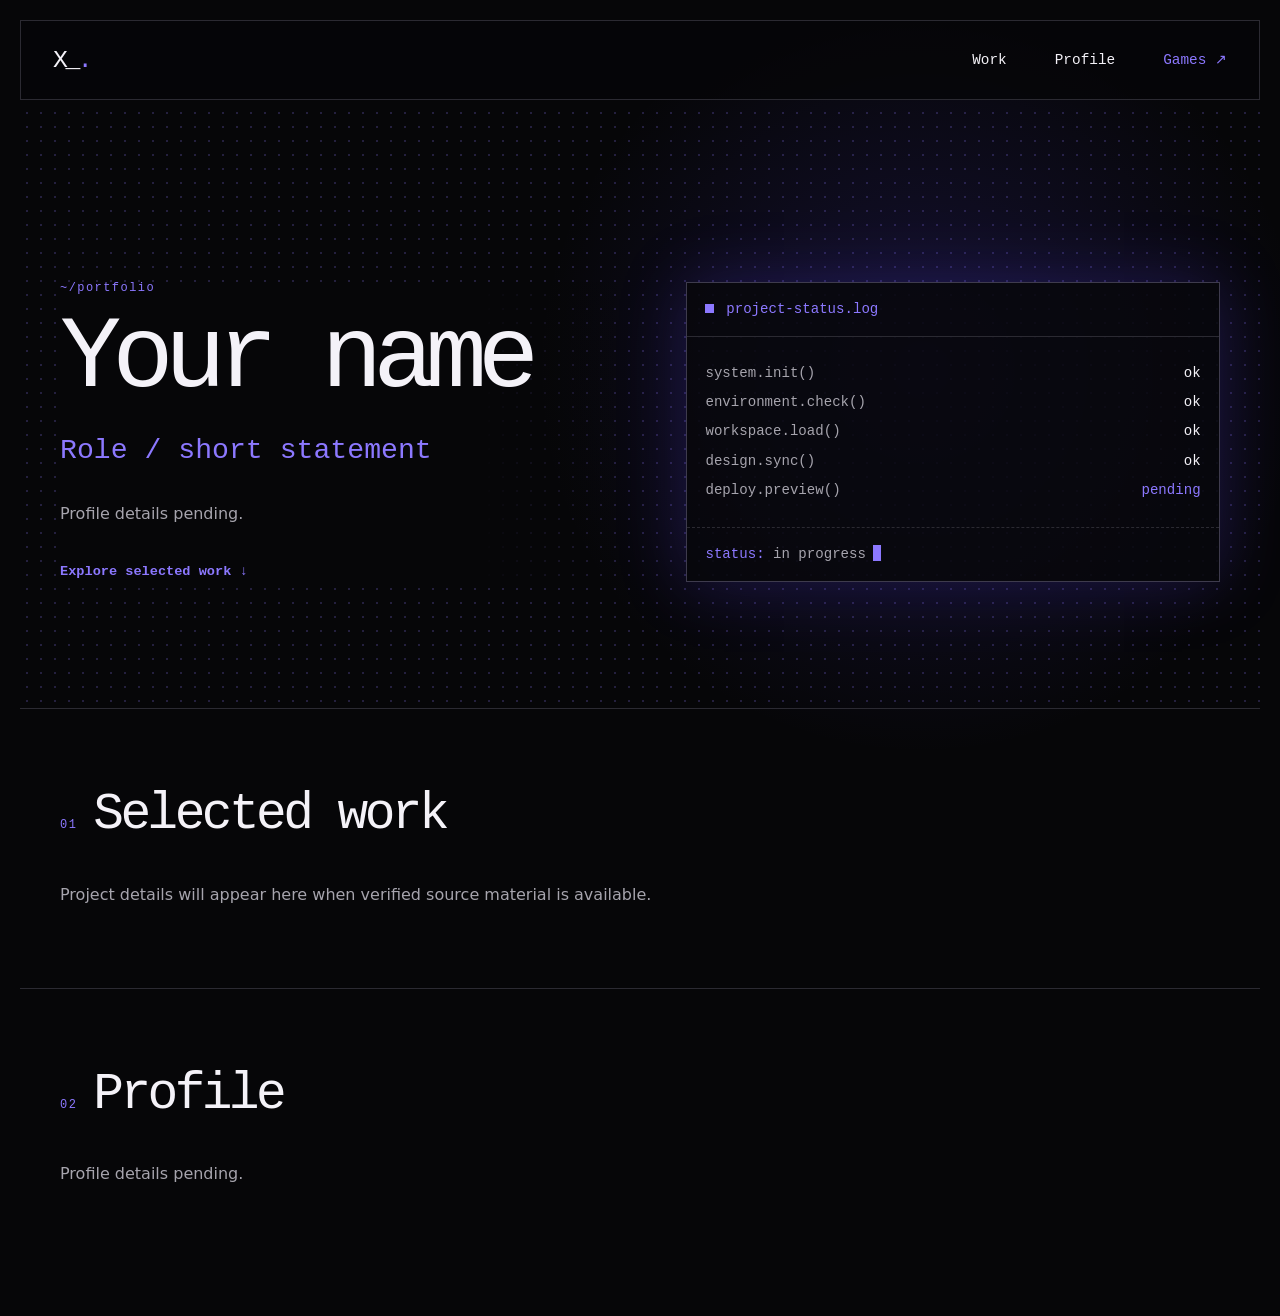
==== index.html @ 2e1d9198 "Deploy portfolio site" ====
<!doctype html>
<html lang="en">
  <head>
    <meta charset="utf-8">
    <meta name="viewport" content="width=device-width, initial-scale=1">
    <meta name="description" content="A personal professional website in progress.">
    <title>Portfolio — In progress</title>
    <link rel="stylesheet" href="styles.css">
    <script src="script.js" defer></script>
  </head>
  <body>
    <header class="site-header">
      <a class="brand" href="index.html" aria-label="Homepage">X_<span aria-hidden="true">.</span></a>
      <button class="menu-toggle" type="button" aria-expanded="false" aria-controls="site-navigation">
        <span class="sr-only">Open navigation</span><span aria-hidden="true">Menu</span>
      </button>
      <nav id="site-navigation" class="site-nav" aria-label="Primary navigation">
        <a href="#work">Work</a>
        <a href="#profile">Profile</a>
        <a class="games-link" href="games.html">Games <span aria-hidden="true">↗</span></a>
      </nav>
    </header>

    <main>
      <section class="hero" aria-labelledby="hero-title">
        <div class="hero-copy">
          <p class="terminal-prompt" aria-hidden="true">~/portfolio</p>
          <h1 id="hero-title">Your name</h1>
          <p class="role">Role / short statement</p>
          <p class="intro">Profile details pending.</p>
          <a class="text-action" href="#work">Explore selected work <span aria-hidden="true">↓</span></a>
        </div>
        <section class="status-panel" aria-label="Project status">
          <div class="panel-title"><span class="status-light" aria-hidden="true"></span>project-status.log</div>
          <ul>
            <li><span>system.init()</span><b>ok</b></li>
            <li><span>environment.check()</span><b>ok</b></li>
            <li><span>workspace.load()</span><b>ok</b></li>
            <li><span>design.sync()</span><b>ok</b></li>
            <li><span>deploy.preview()</span><b class="pending">pending</b></li>
          </ul>
          <p class="panel-footer"><span>status:</span> in progress<span class="cursor" aria-hidden="true"></span></p>
        </section>
      </section>

      <section id="work" class="section work-section" aria-labelledby="work-title">
        <div class="section-heading"><p class="terminal-prompt" aria-hidden="true">01</p><h2 id="work-title">Selected work</h2></div>
        <p class="empty-state">Project details will appear here when verified source material is available.</p>
      </section>

      <section id="profile" class="section profile-section" aria-labelledby="profile-title">
        <div class="section-heading"><p class="terminal-prompt" aria-hidden="true">02</p><h2 id="profile-title">Profile</h2></div>
        <p class="empty-state">Profile details pending.</p>
      </section>
    </main>
  </body>
</html>
---- styles.css ----
:root { --bg:#060608; --surface:#0a0a0e; --text:#f4f2f8; --muted:#a6a4ad; --line:#2b2a32; --accent:#8c78ff; --mono:"SFMono-Regular",Consolas,"Liberation Mono",monospace; --sans:Inter,ui-sans-serif,system-ui,sans-serif; }
* { box-sizing:border-box; }
html { scroll-behavior:smooth; background:var(--bg); }
body { margin:0; color:var(--text); background:radial-gradient(circle at 72% 27%,rgba(93,70,255,.17),transparent 24rem),var(--bg); font-family:var(--sans); }
a { color:inherit; }
.site-header { width:min(100% - 2.5rem,1440px); margin:1.25rem auto 0; min-height:5rem; padding:0 2rem; display:flex; align-items:center; border:1px solid var(--line); background:rgba(6,6,8,.8); }
.brand { font:1.55rem/1 var(--mono); text-decoration:none; letter-spacing:-.1em; }.brand span,.games-link,.role,.terminal-prompt,.text-action,.panel-footer span { color:var(--accent); }
.site-nav { margin-left:auto; display:flex; align-items:center; gap:3rem; font:500 .9rem/1 var(--mono); }.site-nav a { text-decoration:none; }.site-nav a:hover,.site-nav a:focus-visible { color:var(--accent); }
.menu-toggle { display:none; margin-left:auto; border:0; color:var(--text); background:transparent; font:500 .85rem var(--mono); cursor:pointer; }
.hero,.section,.game-placeholder { width:min(100% - 2.5rem,1260px); margin-inline:auto; }.hero { min-height:38rem; padding:9rem 2.5rem 5.5rem; display:grid; grid-template-columns:minmax(0,1fr) minmax(23rem,.95fr); gap:4rem; align-items:center; background-image:radial-gradient(rgba(140,120,255,.22) 1px,transparent 1px); background-size:14px 14px; background-position:bottom left; }
.hero-copy { background:linear-gradient(90deg,var(--bg) 75%,transparent); }.terminal-prompt { margin:0 0 1.1rem; font:.75rem/1 var(--mono); letter-spacing:.12em; }.hero h1,.game-placeholder h1 { margin:0; font:500 clamp(3.6rem,8vw,7.5rem)/.93 var(--mono); letter-spacing:-.09em; }.role { margin:1.65rem 0 0; font:500 clamp(1.2rem,2.2vw,1.8rem)/1.25 var(--mono); }.intro,.empty-state,.game-placeholder > p:not(.terminal-prompt) { color:var(--muted); line-height:1.7; }.intro { margin:2rem 0; }.text-action { font:600 .85rem/1.5 var(--mono); text-decoration:none; }.text-action:hover,.text-action:focus-visible { color:var(--text); }
.status-panel { border:1px solid #3e3b4d; background:rgba(8,8,12,.86); box-shadow:0 0 4rem rgba(94,69,255,.22); font:400 .88rem/1.5 var(--mono); }.panel-title { padding:1rem 1.15rem; border-bottom:1px solid var(--line); color:var(--accent); }.status-light { display:inline-block; width:.55rem; height:.55rem; margin-right:.75rem; background:var(--accent); }.status-panel ul { padding:1.4rem 1.15rem; margin:0; list-style:none; }.status-panel li { display:flex; justify-content:space-between; gap:1rem; padding:.25rem 0; color:var(--muted); }.status-panel b { color:var(--text); font-weight:400; }.status-panel .pending { color:var(--accent); }.panel-footer { margin:0; padding:1rem 1.15rem; border-top:1px dashed var(--line); color:var(--muted); }.cursor { display:inline-block; width:.5rem; height:1rem; margin-left:.45rem; vertical-align:-.16rem; background:var(--accent); }
.section { padding:5rem 2.5rem; border-top:1px solid var(--line); }.section-heading { display:flex; align-items:baseline; gap:1rem; }.section h2 { margin:0; font:500 clamp(2rem,4vw,3.6rem)/1 var(--mono); letter-spacing:-.07em; }.empty-state { max-width:40rem; margin:2rem 0 0; }.profile-section { padding-bottom:8rem; }.game-placeholder { min-height:calc(100vh - 6.5rem); padding:clamp(6rem,18vh,13rem) 2.5rem; }.game-placeholder > p:not(.terminal-prompt) { max-width:34rem; margin:1.8rem 0 2rem; }
.sr-only { position:absolute; width:1px; height:1px; padding:0; margin:-1px; overflow:hidden; clip:rect(0,0,0,0); white-space:nowrap; border:0; }
@media (max-width:720px) { .site-header { width:calc(100% - 2rem); min-height:4.25rem; padding:0 1rem; }.menu-toggle { display:block; }.site-nav { position:absolute; top:5.75rem; left:1rem; right:1rem; z-index:2; display:none; margin:0; padding:1rem; gap:1.25rem; border:1px solid var(--line); background:#0b0b0f; flex-direction:column; align-items:stretch; }.site-nav.is-open { display:flex; }.hero { width:calc(100% - 2rem); min-height:auto; padding:6rem 1.25rem 4rem; grid-template-columns:1fr; gap:3.5rem; }.hero-copy { background:transparent; }.hero h1,.game-placeholder h1 { font-size:clamp(3rem,17vw,5rem); }.section,.game-placeholder { width:calc(100% - 2rem); padding-left:1.25rem; padding-right:1.25rem; }.section { padding-top:3.75rem; padding-bottom:3.75rem; }.status-panel { font-size:.78rem; overflow:auto; }.status-panel li { min-width:18rem; } }
@media (prefers-reduced-motion:no-preference) { .cursor { animation:blink 1s steps(2,end) infinite; } } @keyframes blink { 50% { opacity:0; } }
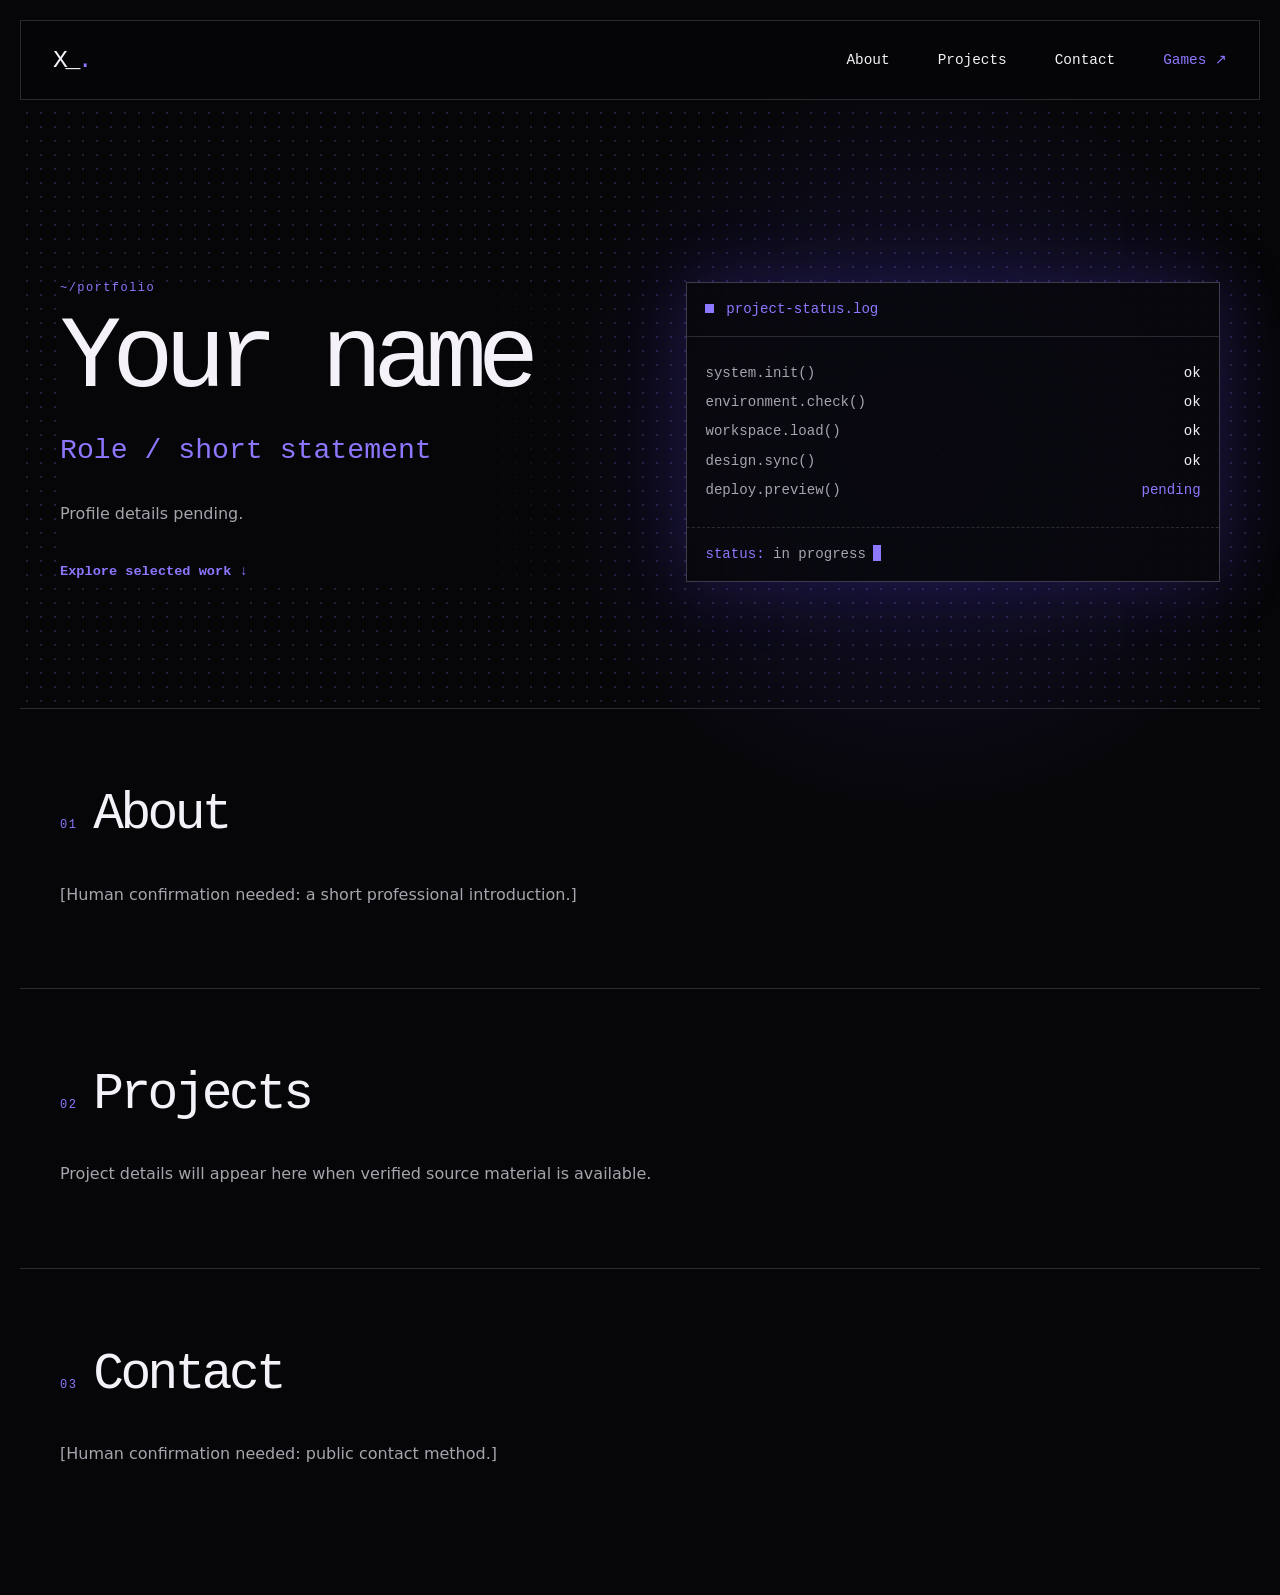
==== commit 1008df40: "Complete portfolio site and snake game" ====
--- a/index.html
+++ b/index.html
@@ -15,8 +15,9 @@
         <span class="sr-only">Open navigation</span><span aria-hidden="true">Menu</span>
       </button>
       <nav id="site-navigation" class="site-nav" aria-label="Primary navigation">
-        <a href="#work">Work</a>
-        <a href="#profile">Profile</a>
+        <a href="#about">About</a>
+        <a href="#projects">Projects</a>
+        <a href="#contact">Contact</a>
         <a class="games-link" href="games.html">Games <span aria-hidden="true">↗</span></a>
       </nav>
     </header>
@@ -28,7 +29,7 @@
           <h1 id="hero-title">Your name</h1>
           <p class="role">Role / short statement</p>
           <p class="intro">Profile details pending.</p>
-          <a class="text-action" href="#work">Explore selected work <span aria-hidden="true">↓</span></a>
+          <a class="text-action" href="#projects">Explore selected work <span aria-hidden="true">↓</span></a>
         </div>
         <section class="status-panel" aria-label="Project status">
           <div class="panel-title"><span class="status-light" aria-hidden="true"></span>project-status.log</div>
@@ -43,14 +44,19 @@
         </section>
       </section>
 
-      <section id="work" class="section work-section" aria-labelledby="work-title">
-        <div class="section-heading"><p class="terminal-prompt" aria-hidden="true">01</p><h2 id="work-title">Selected work</h2></div>
+      <section id="about" class="section" aria-labelledby="about-title">
+        <div class="section-heading"><p class="terminal-prompt" aria-hidden="true">01</p><h2 id="about-title">About</h2></div>
+        <p class="empty-state">[Human confirmation needed: a short professional introduction.]</p>
+      </section>
+
+      <section id="projects" class="section work-section" aria-labelledby="projects-title">
+        <div class="section-heading"><p class="terminal-prompt" aria-hidden="true">02</p><h2 id="projects-title">Projects</h2></div>
         <p class="empty-state">Project details will appear here when verified source material is available.</p>
       </section>
 
-      <section id="profile" class="section profile-section" aria-labelledby="profile-title">
-        <div class="section-heading"><p class="terminal-prompt" aria-hidden="true">02</p><h2 id="profile-title">Profile</h2></div>
-        <p class="empty-state">Profile details pending.</p>
+      <section id="contact" class="section profile-section" aria-labelledby="contact-title">
+        <div class="section-heading"><p class="terminal-prompt" aria-hidden="true">03</p><h2 id="contact-title">Contact</h2></div>
+        <p class="empty-state">[Human confirmation needed: public contact method.]</p>
       </section>
     </main>
   </body>
--- a/styles.css
+++ b/styles.css
@@ -7,10 +7,11 @@
 .brand { font:1.55rem/1 var(--mono); text-decoration:none; letter-spacing:-.1em; }.brand span,.games-link,.role,.terminal-prompt,.text-action,.panel-footer span { color:var(--accent); }
 .site-nav { margin-left:auto; display:flex; align-items:center; gap:3rem; font:500 .9rem/1 var(--mono); }.site-nav a { text-decoration:none; }.site-nav a:hover,.site-nav a:focus-visible { color:var(--accent); }
 .menu-toggle { display:none; margin-left:auto; border:0; color:var(--text); background:transparent; font:500 .85rem var(--mono); cursor:pointer; }
-.hero,.section,.game-placeholder { width:min(100% - 2.5rem,1260px); margin-inline:auto; }.hero { min-height:38rem; padding:9rem 2.5rem 5.5rem; display:grid; grid-template-columns:minmax(0,1fr) minmax(23rem,.95fr); gap:4rem; align-items:center; background-image:radial-gradient(rgba(140,120,255,.22) 1px,transparent 1px); background-size:14px 14px; background-position:bottom left; }
+.hero,.section,.game-placeholder,.game-page { width:min(100% - 2.5rem,1260px); margin-inline:auto; }.hero { min-height:38rem; padding:9rem 2.5rem 5.5rem; display:grid; grid-template-columns:minmax(0,1fr) minmax(23rem,.95fr); gap:4rem; align-items:center; background-image:radial-gradient(rgba(140,120,255,.22) 1px,transparent 1px); background-size:14px 14px; background-position:bottom left; }
 .hero-copy { background:linear-gradient(90deg,var(--bg) 75%,transparent); }.terminal-prompt { margin:0 0 1.1rem; font:.75rem/1 var(--mono); letter-spacing:.12em; }.hero h1,.game-placeholder h1 { margin:0; font:500 clamp(3.6rem,8vw,7.5rem)/.93 var(--mono); letter-spacing:-.09em; }.role { margin:1.65rem 0 0; font:500 clamp(1.2rem,2.2vw,1.8rem)/1.25 var(--mono); }.intro,.empty-state,.game-placeholder > p:not(.terminal-prompt) { color:var(--muted); line-height:1.7; }.intro { margin:2rem 0; }.text-action { font:600 .85rem/1.5 var(--mono); text-decoration:none; }.text-action:hover,.text-action:focus-visible { color:var(--text); }
 .status-panel { border:1px solid #3e3b4d; background:rgba(8,8,12,.86); box-shadow:0 0 4rem rgba(94,69,255,.22); font:400 .88rem/1.5 var(--mono); }.panel-title { padding:1rem 1.15rem; border-bottom:1px solid var(--line); color:var(--accent); }.status-light { display:inline-block; width:.55rem; height:.55rem; margin-right:.75rem; background:var(--accent); }.status-panel ul { padding:1.4rem 1.15rem; margin:0; list-style:none; }.status-panel li { display:flex; justify-content:space-between; gap:1rem; padding:.25rem 0; color:var(--muted); }.status-panel b { color:var(--text); font-weight:400; }.status-panel .pending { color:var(--accent); }.panel-footer { margin:0; padding:1rem 1.15rem; border-top:1px dashed var(--line); color:var(--muted); }.cursor { display:inline-block; width:.5rem; height:1rem; margin-left:.45rem; vertical-align:-.16rem; background:var(--accent); }
 .section { padding:5rem 2.5rem; border-top:1px solid var(--line); }.section-heading { display:flex; align-items:baseline; gap:1rem; }.section h2 { margin:0; font:500 clamp(2rem,4vw,3.6rem)/1 var(--mono); letter-spacing:-.07em; }.empty-state { max-width:40rem; margin:2rem 0 0; }.profile-section { padding-bottom:8rem; }.game-placeholder { min-height:calc(100vh - 6.5rem); padding:clamp(6rem,18vh,13rem) 2.5rem; }.game-placeholder > p:not(.terminal-prompt) { max-width:34rem; margin:1.8rem 0 2rem; }
+.game-page { padding:clamp(4rem,10vh,7rem) 2.5rem 6rem; }.game-page h1 { margin:0; font:500 clamp(3rem,7vw,6rem)/.95 var(--mono); letter-spacing:-.08em; }.game-intro { max-width:42rem; color:var(--muted); line-height:1.7; }.game-shell { width:min(100%,34rem); margin:2.5rem 0; padding:1rem; border:1px solid #3e3b4d; background:rgba(8,8,12,.86); box-shadow:0 0 4rem rgba(94,69,255,.15); }.game-hud { display:grid; grid-template-columns:1fr 1fr auto; gap:1rem; margin-bottom:1rem; font:.78rem/1 var(--mono); text-transform:uppercase; letter-spacing:.08em; }.game-hud p { margin:0; color:var(--muted); }.game-hud strong,#game-status { color:var(--text); }.game-hud #game-status { text-align:right; }.game-shell canvas { display:block; width:100%; height:auto; border:1px solid var(--line); background:#050508; image-rendering:pixelated; }.game-actions { display:flex; gap:.7rem; margin-top:1rem; }.game-actions button,.touch-controls button { min-height:2.75rem; border:1px solid var(--line); color:var(--text); background:#111018; font:600 .78rem var(--mono); cursor:pointer; }.game-actions button { padding:0 1rem; }.game-actions button:hover,.game-actions button:focus-visible,.touch-controls button:hover,.touch-controls button:focus-visible { border-color:var(--accent); color:var(--accent); }.game-actions button:disabled { opacity:.45; cursor:not-allowed; }.touch-controls { width:12.5rem; display:grid; grid-template-columns:repeat(3,1fr); gap:.45rem; margin:1rem auto 0; }.touch-controls button:first-child { grid-column:2; }.touch-controls button:nth-child(2) { grid-column:1; grid-row:2; }.touch-controls button:nth-child(3) { grid-column:2; grid-row:2; }.touch-controls button:nth-child(4) { grid-column:3; grid-row:2; }
 .sr-only { position:absolute; width:1px; height:1px; padding:0; margin:-1px; overflow:hidden; clip:rect(0,0,0,0); white-space:nowrap; border:0; }
-@media (max-width:720px) { .site-header { width:calc(100% - 2rem); min-height:4.25rem; padding:0 1rem; }.menu-toggle { display:block; }.site-nav { position:absolute; top:5.75rem; left:1rem; right:1rem; z-index:2; display:none; margin:0; padding:1rem; gap:1.25rem; border:1px solid var(--line); background:#0b0b0f; flex-direction:column; align-items:stretch; }.site-nav.is-open { display:flex; }.hero { width:calc(100% - 2rem); min-height:auto; padding:6rem 1.25rem 4rem; grid-template-columns:1fr; gap:3.5rem; }.hero-copy { background:transparent; }.hero h1,.game-placeholder h1 { font-size:clamp(3rem,17vw,5rem); }.section,.game-placeholder { width:calc(100% - 2rem); padding-left:1.25rem; padding-right:1.25rem; }.section { padding-top:3.75rem; padding-bottom:3.75rem; }.status-panel { font-size:.78rem; overflow:auto; }.status-panel li { min-width:18rem; } }
+@media (max-width:720px) { .site-header { width:calc(100% - 2rem); min-height:4.25rem; padding:0 1rem; }.menu-toggle { display:block; }.site-nav { position:absolute; top:5.75rem; left:1rem; right:1rem; z-index:2; display:none; margin:0; padding:1rem; gap:1.25rem; border:1px solid var(--line); background:#0b0b0f; flex-direction:column; align-items:stretch; }.site-nav.is-open { display:flex; }.hero { width:calc(100% - 2rem); min-height:auto; padding:6rem 1.25rem 4rem; grid-template-columns:1fr; gap:3.5rem; }.hero-copy { background:transparent; }.hero h1,.game-placeholder h1 { font-size:clamp(3rem,17vw,5rem); }.section,.game-placeholder,.game-page { width:calc(100% - 2rem); padding-left:1.25rem; padding-right:1.25rem; }.section { padding-top:3.75rem; padding-bottom:3.75rem; }.status-panel { font-size:.78rem; overflow:auto; }.status-panel li { min-width:18rem; }.game-page { padding-top:4rem; }.game-hud { grid-template-columns:1fr 1fr; }.game-hud #game-status { grid-column:1 / -1; text-align:left; } }
 @media (prefers-reduced-motion:no-preference) { .cursor { animation:blink 1s steps(2,end) infinite; } } @keyframes blink { 50% { opacity:0; } }
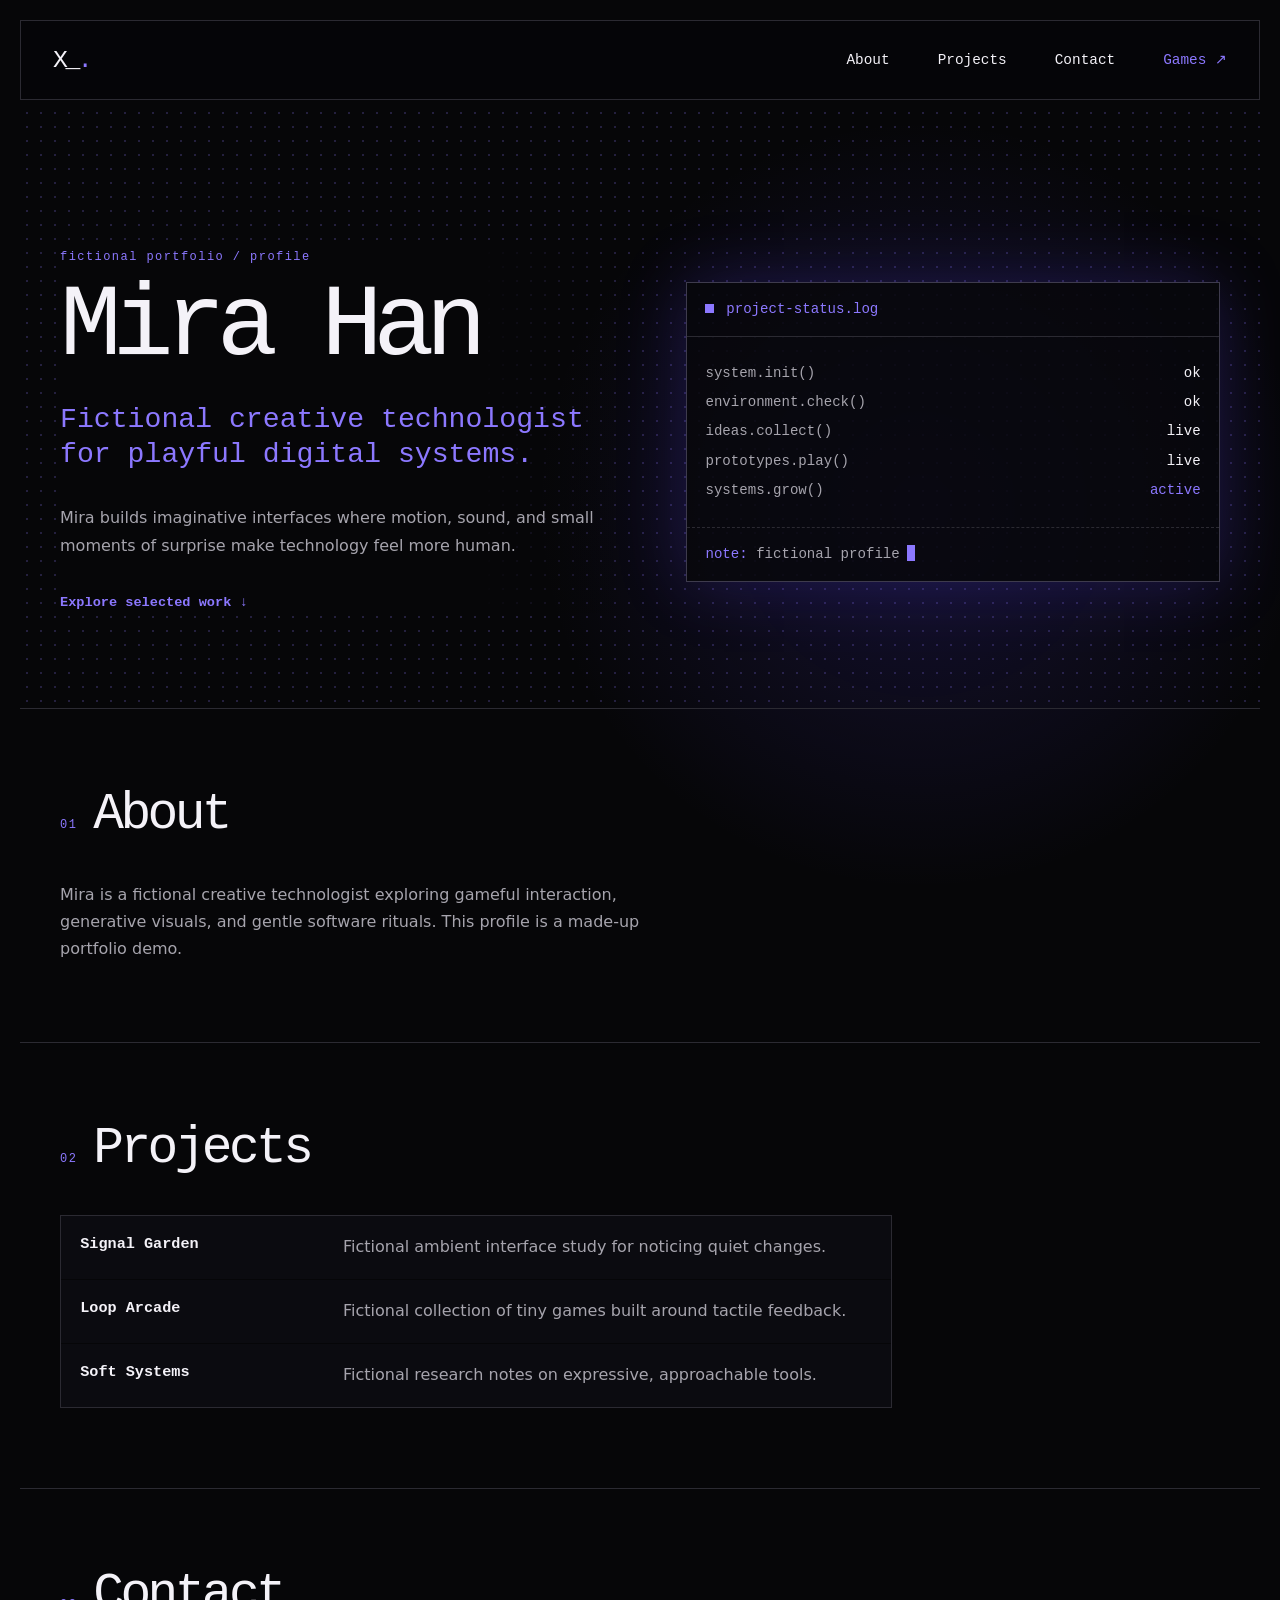
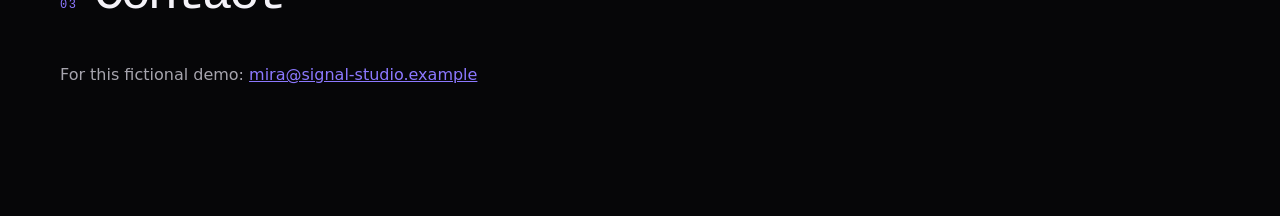
==== commit 2a1ba7b7: "Refresh arcade UI and fictional profile" ====
--- a/index.html
+++ b/index.html
@@ -25,10 +25,10 @@
     <main>
       <section class="hero" aria-labelledby="hero-title">
         <div class="hero-copy">
-          <p class="terminal-prompt" aria-hidden="true">~/portfolio</p>
-          <h1 id="hero-title">Your name</h1>
-          <p class="role">Role / short statement</p>
-          <p class="intro">Profile details pending.</p>
+          <p class="terminal-prompt">fictional portfolio / profile</p>
+          <h1 id="hero-title">Mira Han</h1>
+          <p class="role">Fictional creative technologist<br>for playful digital systems.</p>
+          <p class="intro">Mira builds imaginative interfaces where motion, sound, and small moments of surprise make technology feel more human.</p>
           <a class="text-action" href="#projects">Explore selected work <span aria-hidden="true">↓</span></a>
         </div>
         <section class="status-panel" aria-label="Project status">
@@ -36,27 +36,31 @@
           <ul>
             <li><span>system.init()</span><b>ok</b></li>
             <li><span>environment.check()</span><b>ok</b></li>
-            <li><span>workspace.load()</span><b>ok</b></li>
-            <li><span>design.sync()</span><b>ok</b></li>
-            <li><span>deploy.preview()</span><b class="pending">pending</b></li>
+            <li><span>ideas.collect()</span><b>live</b></li>
+            <li><span>prototypes.play()</span><b>live</b></li>
+            <li><span>systems.grow()</span><b class="pending">active</b></li>
           </ul>
-          <p class="panel-footer"><span>status:</span> in progress<span class="cursor" aria-hidden="true"></span></p>
+          <p class="panel-footer"><span>note:</span> fictional profile<span class="cursor" aria-hidden="true"></span></p>
         </section>
       </section>
 
       <section id="about" class="section" aria-labelledby="about-title">
         <div class="section-heading"><p class="terminal-prompt" aria-hidden="true">01</p><h2 id="about-title">About</h2></div>
-        <p class="empty-state">[Human confirmation needed: a short professional introduction.]</p>
+        <p class="empty-state">Mira is a fictional creative technologist exploring gameful interaction, generative visuals, and gentle software rituals. This profile is a made-up portfolio demo.</p>
       </section>
 
       <section id="projects" class="section work-section" aria-labelledby="projects-title">
         <div class="section-heading"><p class="terminal-prompt" aria-hidden="true">02</p><h2 id="projects-title">Projects</h2></div>
-        <p class="empty-state">Project details will appear here when verified source material is available.</p>
+        <ul class="project-list">
+          <li><strong>Signal Garden</strong><span>Fictional ambient interface study for noticing quiet changes.</span></li>
+          <li><strong>Loop Arcade</strong><span>Fictional collection of tiny games built around tactile feedback.</span></li>
+          <li><strong>Soft Systems</strong><span>Fictional research notes on expressive, approachable tools.</span></li>
+        </ul>
       </section>
 
       <section id="contact" class="section profile-section" aria-labelledby="contact-title">
         <div class="section-heading"><p class="terminal-prompt" aria-hidden="true">03</p><h2 id="contact-title">Contact</h2></div>
-        <p class="empty-state">[Human confirmation needed: public contact method.]</p>
+        <p class="empty-state">For this fictional demo: <a href="mailto:mira@signal-studio.example">mira@signal-studio.example</a></p>
       </section>
     </main>
   </body>
--- a/styles.css
+++ b/styles.css
@@ -15,3 +15,8 @@
 .sr-only { position:absolute; width:1px; height:1px; padding:0; margin:-1px; overflow:hidden; clip:rect(0,0,0,0); white-space:nowrap; border:0; }
 @media (max-width:720px) { .site-header { width:calc(100% - 2rem); min-height:4.25rem; padding:0 1rem; }.menu-toggle { display:block; }.site-nav { position:absolute; top:5.75rem; left:1rem; right:1rem; z-index:2; display:none; margin:0; padding:1rem; gap:1.25rem; border:1px solid var(--line); background:#0b0b0f; flex-direction:column; align-items:stretch; }.site-nav.is-open { display:flex; }.hero { width:calc(100% - 2rem); min-height:auto; padding:6rem 1.25rem 4rem; grid-template-columns:1fr; gap:3.5rem; }.hero-copy { background:transparent; }.hero h1,.game-placeholder h1 { font-size:clamp(3rem,17vw,5rem); }.section,.game-placeholder,.game-page { width:calc(100% - 2rem); padding-left:1.25rem; padding-right:1.25rem; }.section { padding-top:3.75rem; padding-bottom:3.75rem; }.status-panel { font-size:.78rem; overflow:auto; }.status-panel li { min-width:18rem; }.game-page { padding-top:4rem; }.game-hud { grid-template-columns:1fr 1fr; }.game-hud #game-status { grid-column:1 / -1; text-align:left; } }
 @media (prefers-reduced-motion:no-preference) { .cursor { animation:blink 1s steps(2,end) infinite; } } @keyframes blink { 50% { opacity:0; } }
+
+/* Fictional portfolio and retro arcade refresh. */
+.project-list { display:grid; gap:1px; max-width:52rem; margin:2rem 0 0; padding:0; border:1px solid var(--line); list-style:none; }.project-list li { display:grid; grid-template-columns:minmax(10rem,.7fr) 1.5fr; gap:1rem; padding:1.2rem; background:rgba(14,14,20,.7); }.project-list strong { font:600 .95rem var(--mono); color:var(--text); }.project-list span { color:var(--muted); line-height:1.55; }.empty-state a { color:var(--accent); }
+.arcade-page { position:relative; max-width:76rem; padding-top:3.5rem; background-image:linear-gradient(rgba(0,227,255,.06) 1px,transparent 1px),linear-gradient(90deg,rgba(255,43,177,.05) 1px,transparent 1px); background-size:2rem 2rem; }.arcade-page h1 { color:#f6f7ff; font-family:var(--mono); text-transform:uppercase; text-shadow:3px 0 #ff35ba,-3px 0 #08dfff,0 0 1.25rem rgba(255,53,186,.75); }.arcade-page .game-intro { max-width:36rem; }.arcade-cabinet { width:min(100%,60rem); display:grid; grid-template-columns:8.75rem minmax(18rem,30rem) 8.75rem; grid-template-areas:"hud board actions" ". controls ."; justify-content:center; align-items:center; column-gap:1.5rem; row-gap:1.25rem; padding:2rem; border:2px solid #ff35ba; background:linear-gradient(145deg,rgba(7,11,27,.97),rgba(4,5,13,.98)); box-shadow:0 0 0 5px #080d1a,0 0 0 7px #00dfff,0 0 2.5rem rgba(255,53,186,.38),inset 0 0 3rem rgba(0,223,255,.08); clip-path:polygon(3% 0,97% 0,100% 3%,100% 97%,97% 100%,3% 100%,0 97%,0 3%); }.arcade-hud { grid-area:hud; display:grid; grid-template-columns:1fr; gap:.9rem; margin:0; }.arcade-hud p { min-height:5rem; display:grid; place-content:center; gap:.65rem; padding:.75rem; border:1px solid currentColor; background:#050611; color:#ff4abf; text-align:center; box-shadow:0 0 1rem rgba(255,53,186,.18),inset 0 0 1rem rgba(255,53,186,.08); }.arcade-hud p:nth-child(2) { color:#15dfff; }.arcade-hud #game-status { color:#ffc14a; text-align:center; }.arcade-hud strong { font-size:1.45rem; color:currentColor; }.arcade-cabinet canvas { grid-area:board; border:2px solid #00dfff; box-shadow:0 0 1.3rem rgba(0,223,255,.45),inset 0 0 2rem rgba(0,223,255,.12); }.arcade-actions { grid-area:actions; flex-direction:column; margin:0; }.arcade-actions button { width:100%; min-height:4.8rem; border-color:#ff35ba; background:linear-gradient(135deg,#180a25,#090a17); color:#ff7acb; text-transform:uppercase; letter-spacing:.1em; box-shadow:0 0 1rem rgba(255,53,186,.22),inset 0 0 1rem rgba(255,53,186,.08); }.arcade-actions button:nth-child(2) { border-color:#00dfff; color:#57eaff; box-shadow:0 0 1rem rgba(0,223,255,.22),inset 0 0 1rem rgba(0,223,255,.08); }.arcade-actions button:nth-child(3) { border-color:#ffc14a; color:#ffd47d; box-shadow:0 0 1rem rgba(255,193,74,.18),inset 0 0 1rem rgba(255,193,74,.06); }.arcade-actions button:hover,.arcade-actions button:focus-visible { transform:translateY(-2px); filter:brightness(1.2); }.arcade-cabinet .touch-controls { grid-area:controls; width:14.5rem; margin:0; padding:1rem; border:1px solid #ff35ba; background:rgba(9,7,19,.8); box-shadow:0 0 1rem rgba(255,53,186,.2); }.arcade-cabinet .touch-controls button { min-height:3.25rem; border-color:#00dfff; background:#07101d; color:#3be7ff; font-size:1.25rem; box-shadow:0 0 .8rem rgba(0,223,255,.15); }
+@media (max-width:720px) { .project-list li { grid-template-columns:1fr; }.arcade-page { padding-top:3rem; }.arcade-page h1 { font-size:clamp(2.7rem,15vw,4.25rem); }.arcade-cabinet { grid-template-columns:1fr; grid-template-areas:"hud" "board" "actions" "controls"; padding:1.1rem; gap:1rem; clip-path:none; }.arcade-hud { grid-template-columns:1fr 1fr; }.arcade-hud p { min-height:4rem; }.arcade-hud #game-status { grid-column:1 / -1; }.arcade-actions { display:grid; grid-template-columns:repeat(3,1fr); }.arcade-actions button { min-height:3.25rem; padding:.5rem; font-size:.67rem; }.arcade-cabinet .touch-controls { margin-inline:auto; } }
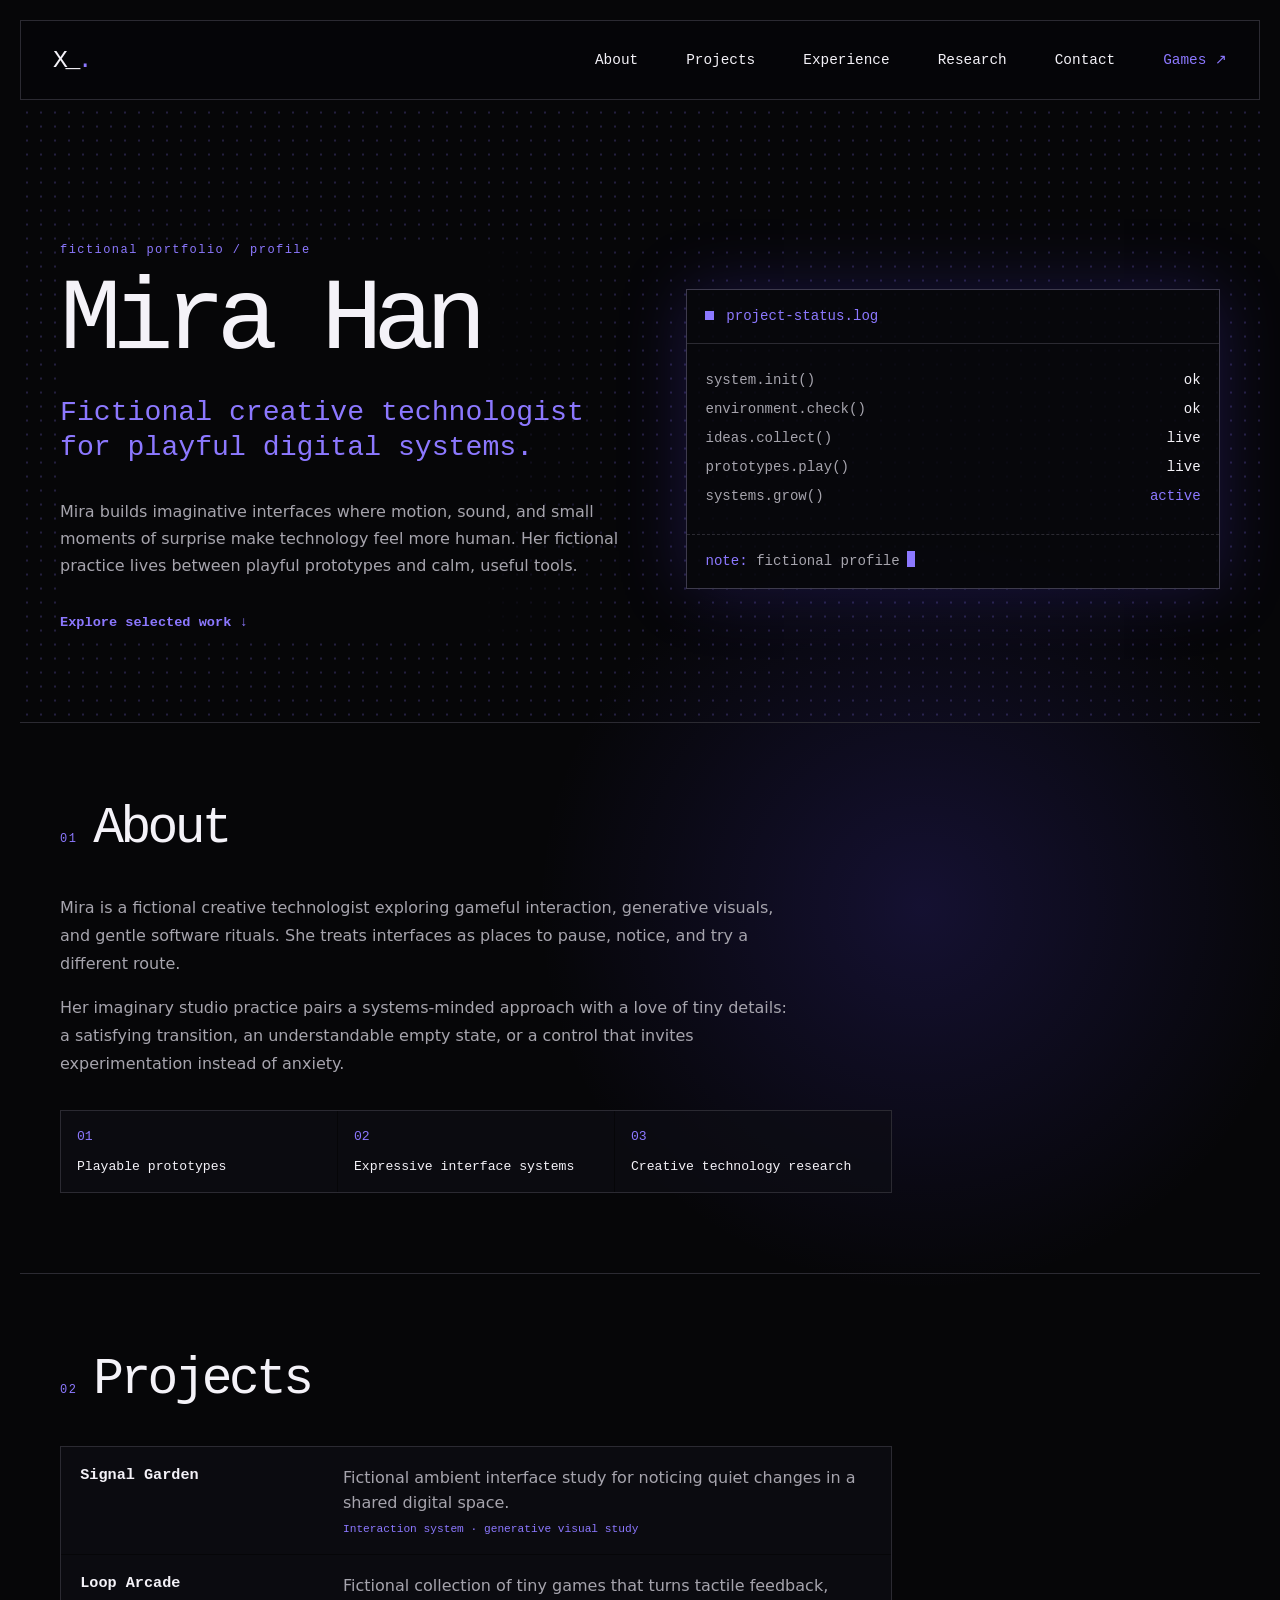
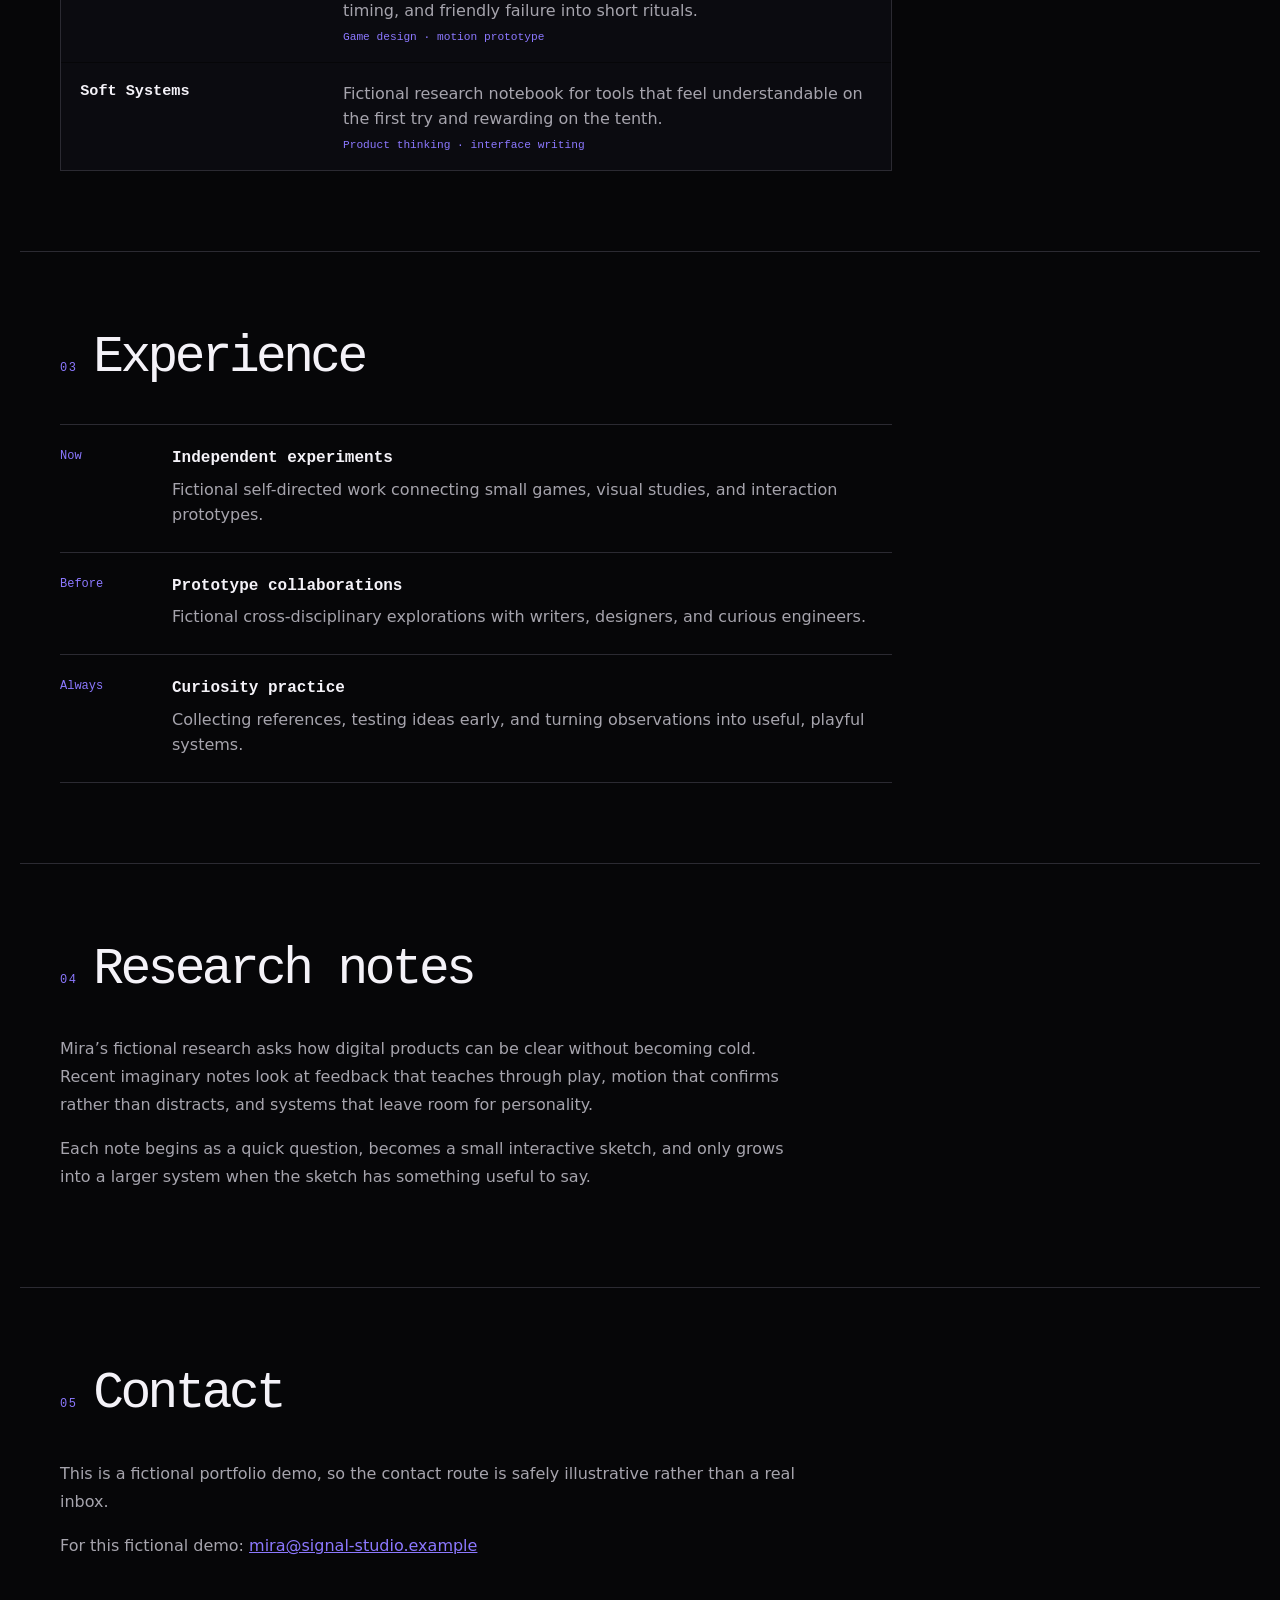
==== commit 7f2e34eb: "Expand fictional portfolio content" ====
--- a/index.html
+++ b/index.html
@@ -3,8 +3,8 @@
   <head>
     <meta charset="utf-8">
     <meta name="viewport" content="width=device-width, initial-scale=1">
-    <meta name="description" content="A personal professional website in progress.">
-    <title>Portfolio — In progress</title>
+    <meta name="description" content="Fictional portfolio of creative technologist Mira Han.">
+    <title>Mira Han — Fictional creative technologist</title>
     <link rel="stylesheet" href="styles.css">
     <script src="script.js" defer></script>
   </head>
@@ -17,6 +17,8 @@
       <nav id="site-navigation" class="site-nav" aria-label="Primary navigation">
         <a href="#about">About</a>
         <a href="#projects">Projects</a>
+        <a href="#experience">Experience</a>
+        <a href="#research">Research</a>
         <a href="#contact">Contact</a>
         <a class="games-link" href="games.html">Games <span aria-hidden="true">↗</span></a>
       </nav>
@@ -28,7 +30,7 @@
           <p class="terminal-prompt">fictional portfolio / profile</p>
           <h1 id="hero-title">Mira Han</h1>
           <p class="role">Fictional creative technologist<br>for playful digital systems.</p>
-          <p class="intro">Mira builds imaginative interfaces where motion, sound, and small moments of surprise make technology feel more human.</p>
+          <p class="intro">Mira builds imaginative interfaces where motion, sound, and small moments of surprise make technology feel more human. Her fictional practice lives between playful prototypes and calm, useful tools.</p>
           <a class="text-action" href="#projects">Explore selected work <span aria-hidden="true">↓</span></a>
         </div>
         <section class="status-panel" aria-label="Project status">
@@ -46,21 +48,43 @@
 
       <section id="about" class="section" aria-labelledby="about-title">
         <div class="section-heading"><p class="terminal-prompt" aria-hidden="true">01</p><h2 id="about-title">About</h2></div>
-        <p class="empty-state">Mira is a fictional creative technologist exploring gameful interaction, generative visuals, and gentle software rituals. This profile is a made-up portfolio demo.</p>
+        <div class="content-stack">
+          <p>Mira is a fictional creative technologist exploring gameful interaction, generative visuals, and gentle software rituals. She treats interfaces as places to pause, notice, and try a different route.</p>
+          <p>Her imaginary studio practice pairs a systems-minded approach with a love of tiny details: a satisfying transition, an understandable empty state, or a control that invites experimentation instead of anxiety.</p>
+        </div>
+        <ul class="focus-list" aria-label="Mira's fictional practice areas">
+          <li><span>01</span>Playable prototypes</li>
+          <li><span>02</span>Expressive interface systems</li>
+          <li><span>03</span>Creative technology research</li>
+        </ul>
       </section>
 
       <section id="projects" class="section work-section" aria-labelledby="projects-title">
         <div class="section-heading"><p class="terminal-prompt" aria-hidden="true">02</p><h2 id="projects-title">Projects</h2></div>
         <ul class="project-list">
-          <li><strong>Signal Garden</strong><span>Fictional ambient interface study for noticing quiet changes.</span></li>
-          <li><strong>Loop Arcade</strong><span>Fictional collection of tiny games built around tactile feedback.</span></li>
-          <li><strong>Soft Systems</strong><span>Fictional research notes on expressive, approachable tools.</span></li>
+          <li><strong>Signal Garden</strong><span>Fictional ambient interface study for noticing quiet changes in a shared digital space.</span><small>Interaction system · generative visual study</small></li>
+          <li><strong>Loop Arcade</strong><span>Fictional collection of tiny games that turns tactile feedback, timing, and friendly failure into short rituals.</span><small>Game design · motion prototype</small></li>
+          <li><strong>Soft Systems</strong><span>Fictional research notebook for tools that feel understandable on the first try and rewarding on the tenth.</span><small>Product thinking · interface writing</small></li>
         </ul>
       </section>
 
+      <section id="experience" class="section" aria-labelledby="experience-title">
+        <div class="section-heading"><p class="terminal-prompt" aria-hidden="true">03</p><h2 id="experience-title">Experience</h2></div>
+        <div class="timeline">
+          <article><p>Now</p><div><h3>Independent experiments</h3><p>Fictional self-directed work connecting small games, visual studies, and interaction prototypes.</p></div></article>
+          <article><p>Before</p><div><h3>Prototype collaborations</h3><p>Fictional cross-disciplinary explorations with writers, designers, and curious engineers.</p></div></article>
+          <article><p>Always</p><div><h3>Curiosity practice</h3><p>Collecting references, testing ideas early, and turning observations into useful, playful systems.</p></div></article>
+        </div>
+      </section>
+
+      <section id="research" class="section" aria-labelledby="research-title">
+        <div class="section-heading"><p class="terminal-prompt" aria-hidden="true">04</p><h2 id="research-title">Research notes</h2></div>
+        <div class="content-stack"><p>Mira’s fictional research asks how digital products can be clear without becoming cold. Recent imaginary notes look at feedback that teaches through play, motion that confirms rather than distracts, and systems that leave room for personality.</p><p>Each note begins as a quick question, becomes a small interactive sketch, and only grows into a larger system when the sketch has something useful to say.</p></div>
+      </section>
+
       <section id="contact" class="section profile-section" aria-labelledby="contact-title">
-        <div class="section-heading"><p class="terminal-prompt" aria-hidden="true">03</p><h2 id="contact-title">Contact</h2></div>
-        <p class="empty-state">For this fictional demo: <a href="mailto:mira@signal-studio.example">mira@signal-studio.example</a></p>
+        <div class="section-heading"><p class="terminal-prompt" aria-hidden="true">05</p><h2 id="contact-title">Contact</h2></div>
+        <div class="content-stack"><p>This is a fictional portfolio demo, so the contact route is safely illustrative rather than a real inbox.</p><p>For this fictional demo: <a href="mailto:mira@signal-studio.example">mira@signal-studio.example</a></p></div>
       </section>
     </main>
   </body>
--- a/styles.css
+++ b/styles.css
@@ -17,6 +17,7 @@
 @media (prefers-reduced-motion:no-preference) { .cursor { animation:blink 1s steps(2,end) infinite; } } @keyframes blink { 50% { opacity:0; } }
 
 /* Fictional portfolio and retro arcade refresh. */
-.project-list { display:grid; gap:1px; max-width:52rem; margin:2rem 0 0; padding:0; border:1px solid var(--line); list-style:none; }.project-list li { display:grid; grid-template-columns:minmax(10rem,.7fr) 1.5fr; gap:1rem; padding:1.2rem; background:rgba(14,14,20,.7); }.project-list strong { font:600 .95rem var(--mono); color:var(--text); }.project-list span { color:var(--muted); line-height:1.55; }.empty-state a { color:var(--accent); }
+.content-stack { max-width:46rem; margin:2rem 0 0; color:var(--muted); line-height:1.75; }.content-stack p { margin:0 0 1rem; }.focus-list { display:grid; grid-template-columns:repeat(3,1fr); gap:1px; max-width:52rem; margin:2rem 0 0; padding:0; border:1px solid var(--line); list-style:none; }.focus-list li { padding:1rem; color:var(--text); background:rgba(14,14,20,.7); font:.82rem/1.45 var(--mono); }.focus-list span { display:block; margin-bottom:.7rem; color:var(--accent); }.project-list { display:grid; gap:1px; max-width:52rem; margin:2rem 0 0; padding:0; border:1px solid var(--line); list-style:none; }.project-list li { display:grid; grid-template-columns:minmax(10rem,.7fr) 1.5fr; gap:.45rem 1rem; padding:1.2rem; background:rgba(14,14,20,.7); }.project-list strong { grid-row:span 2; font:600 .95rem var(--mono); color:var(--text); }.project-list span { color:var(--muted); line-height:1.55; }.project-list small { color:var(--accent); font:.7rem var(--mono); }.timeline { max-width:52rem; margin-top:2rem; border-top:1px solid var(--line); }.timeline article { display:grid; grid-template-columns:6rem 1fr; gap:1rem; padding:1.5rem 0; border-bottom:1px solid var(--line); }.timeline article > p { margin:0; color:var(--accent); font:.75rem var(--mono); }.timeline h3 { margin:0; font:600 1rem var(--mono); }.timeline div p { margin:.6rem 0 0; color:var(--muted); line-height:1.6; }.empty-state a,.content-stack a { color:var(--accent); }
 .arcade-page { position:relative; max-width:76rem; padding-top:3.5rem; background-image:linear-gradient(rgba(0,227,255,.06) 1px,transparent 1px),linear-gradient(90deg,rgba(255,43,177,.05) 1px,transparent 1px); background-size:2rem 2rem; }.arcade-page h1 { color:#f6f7ff; font-family:var(--mono); text-transform:uppercase; text-shadow:3px 0 #ff35ba,-3px 0 #08dfff,0 0 1.25rem rgba(255,53,186,.75); }.arcade-page .game-intro { max-width:36rem; }.arcade-cabinet { width:min(100%,60rem); display:grid; grid-template-columns:8.75rem minmax(18rem,30rem) 8.75rem; grid-template-areas:"hud board actions" ". controls ."; justify-content:center; align-items:center; column-gap:1.5rem; row-gap:1.25rem; padding:2rem; border:2px solid #ff35ba; background:linear-gradient(145deg,rgba(7,11,27,.97),rgba(4,5,13,.98)); box-shadow:0 0 0 5px #080d1a,0 0 0 7px #00dfff,0 0 2.5rem rgba(255,53,186,.38),inset 0 0 3rem rgba(0,223,255,.08); clip-path:polygon(3% 0,97% 0,100% 3%,100% 97%,97% 100%,3% 100%,0 97%,0 3%); }.arcade-hud { grid-area:hud; display:grid; grid-template-columns:1fr; gap:.9rem; margin:0; }.arcade-hud p { min-height:5rem; display:grid; place-content:center; gap:.65rem; padding:.75rem; border:1px solid currentColor; background:#050611; color:#ff4abf; text-align:center; box-shadow:0 0 1rem rgba(255,53,186,.18),inset 0 0 1rem rgba(255,53,186,.08); }.arcade-hud p:nth-child(2) { color:#15dfff; }.arcade-hud #game-status { color:#ffc14a; text-align:center; }.arcade-hud strong { font-size:1.45rem; color:currentColor; }.arcade-cabinet canvas { grid-area:board; border:2px solid #00dfff; box-shadow:0 0 1.3rem rgba(0,223,255,.45),inset 0 0 2rem rgba(0,223,255,.12); }.arcade-actions { grid-area:actions; flex-direction:column; margin:0; }.arcade-actions button { width:100%; min-height:4.8rem; border-color:#ff35ba; background:linear-gradient(135deg,#180a25,#090a17); color:#ff7acb; text-transform:uppercase; letter-spacing:.1em; box-shadow:0 0 1rem rgba(255,53,186,.22),inset 0 0 1rem rgba(255,53,186,.08); }.arcade-actions button:nth-child(2) { border-color:#00dfff; color:#57eaff; box-shadow:0 0 1rem rgba(0,223,255,.22),inset 0 0 1rem rgba(0,223,255,.08); }.arcade-actions button:nth-child(3) { border-color:#ffc14a; color:#ffd47d; box-shadow:0 0 1rem rgba(255,193,74,.18),inset 0 0 1rem rgba(255,193,74,.06); }.arcade-actions button:hover,.arcade-actions button:focus-visible { transform:translateY(-2px); filter:brightness(1.2); }.arcade-cabinet .touch-controls { grid-area:controls; width:14.5rem; margin:0; padding:1rem; border:1px solid #ff35ba; background:rgba(9,7,19,.8); box-shadow:0 0 1rem rgba(255,53,186,.2); }.arcade-cabinet .touch-controls button { min-height:3.25rem; border-color:#00dfff; background:#07101d; color:#3be7ff; font-size:1.25rem; box-shadow:0 0 .8rem rgba(0,223,255,.15); }
-@media (max-width:720px) { .project-list li { grid-template-columns:1fr; }.arcade-page { padding-top:3rem; }.arcade-page h1 { font-size:clamp(2.7rem,15vw,4.25rem); }.arcade-cabinet { grid-template-columns:1fr; grid-template-areas:"hud" "board" "actions" "controls"; padding:1.1rem; gap:1rem; clip-path:none; }.arcade-hud { grid-template-columns:1fr 1fr; }.arcade-hud p { min-height:4rem; }.arcade-hud #game-status { grid-column:1 / -1; }.arcade-actions { display:grid; grid-template-columns:repeat(3,1fr); }.arcade-actions button { min-height:3.25rem; padding:.5rem; font-size:.67rem; }.arcade-cabinet .touch-controls { margin-inline:auto; } }
+.game-brief { display:grid; grid-template-columns:repeat(3,1fr); gap:1px; max-width:60rem; margin:2rem 0; padding:0; border:1px solid rgba(0,223,255,.35); list-style:none; background:rgba(2,9,19,.8); }.game-brief li { min-height:5.5rem; padding:1rem; border-left:1px solid rgba(0,223,255,.2); }.game-brief li:first-child { border-left:0; }.game-brief strong { display:block; margin-bottom:.45rem; color:#ff59c2; font:.72rem var(--mono); text-transform:uppercase; letter-spacing:.1em; }.game-brief span { color:var(--muted); font-size:.82rem; line-height:1.5; }.arcade-notes { max-width:42rem; margin:0 0 2.5rem; padding:1.5rem 0; border-top:1px solid rgba(0,223,255,.3); }.arcade-notes h2 { margin:.35rem 0 .8rem; font:600 clamp(1.4rem,3vw,2.1rem)/1.1 var(--mono); }.arcade-notes > p:last-child { margin:0; color:var(--muted); line-height:1.7; }
+@media (max-width:720px) { .focus-list,.game-brief { grid-template-columns:1fr; }.focus-list li,.game-brief li { border-left:0; border-top:1px solid var(--line); }.focus-list li:first-child,.game-brief li:first-child { border-top:0; }.project-list li { grid-template-columns:1fr; }.project-list strong { grid-row:auto; }.timeline article { grid-template-columns:1fr; gap:.45rem; }.arcade-page { padding-top:3rem; }.arcade-page h1 { font-size:clamp(2.7rem,15vw,4.25rem); }.arcade-cabinet { grid-template-columns:1fr; grid-template-areas:"hud" "board" "actions" "controls"; padding:1.1rem; gap:1rem; clip-path:none; }.arcade-hud { grid-template-columns:1fr 1fr; }.arcade-hud p { min-height:4rem; }.arcade-hud #game-status { grid-column:1 / -1; }.arcade-actions { display:grid; grid-template-columns:repeat(3,1fr); }.arcade-actions button { min-height:3.25rem; padding:.5rem; font-size:.67rem; }.arcade-cabinet .touch-controls { margin-inline:auto; } }
